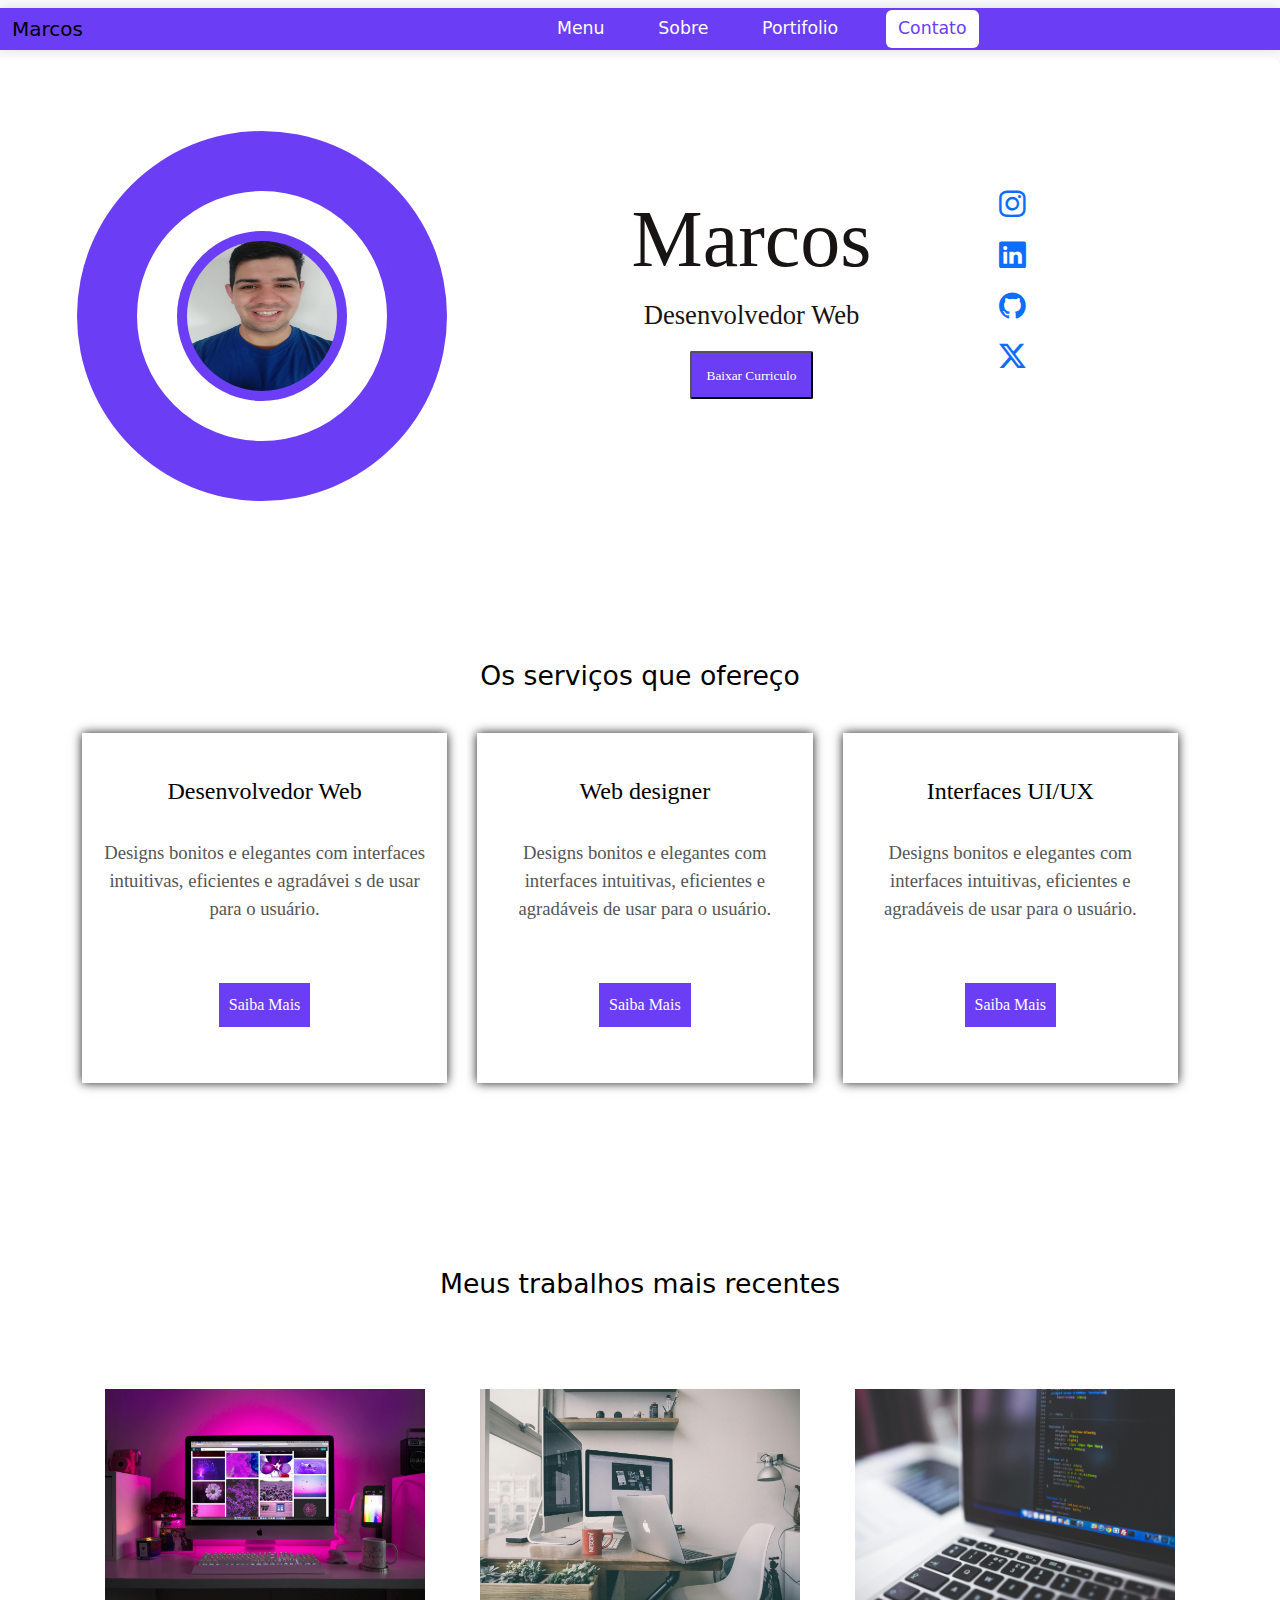
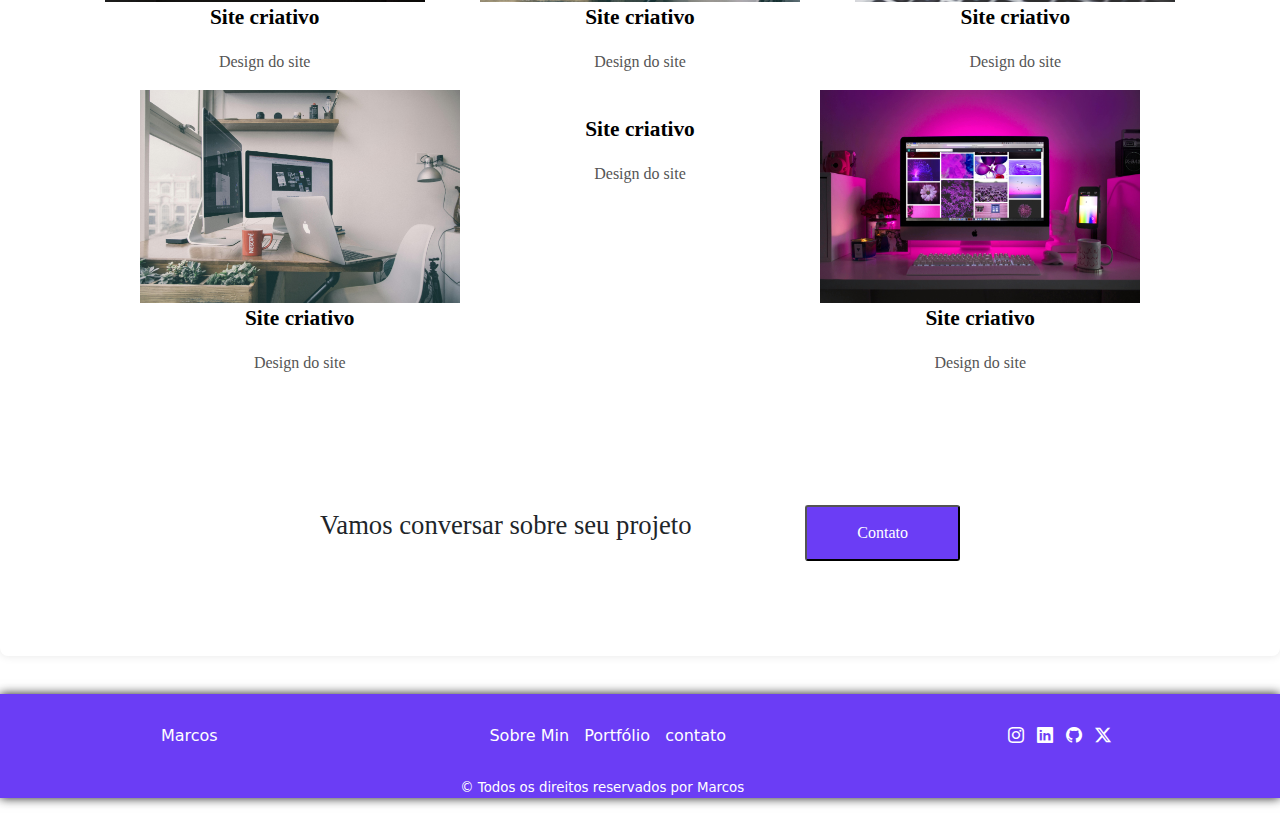
==== index.html @ f2dd5765 "Add files via upload" ====
<!DOCTYPE html>
<html lang="pt-br">
<head>
    <meta charset="UTF-8">
    <meta name="viewport" content="width=device-width, initial-scale=1.0">
    <link rel="stylesheet" href="assets/css/style.css">
    <link rel="stylesheet"href="https://cdnjs.cloudflare.com/ajax/libs/remixicon/3.5.0/remixicon.css"/>
    <link href="https://cdn.jsdelivr.net/npm/bootstrap@5.3.3/dist/css/bootstrap.min.css" rel="stylesheet" integrity="sha384-QWTKZyjpPEjISv5WaRU9OFeRpok6YctnYmDr5pNlyT2bRjXh0JMhjY6hW+ALEwIH" crossorigin="anonymous">
    <link rel="stylesheet" href="https://cdn.jsdelivr.net/npm/bootstrap-icons@1.11.3/font/bootstrap-icons.min.css">

    <title>Menu</title>
</head>
<body>






    <!-- menu -->


    <nav class="navbar navbar-expand-lg bg-body-tertiary">
        <div class="container-fluid">
          <a  class ="navbar-brand">Marcos</a>

          <button class="navbar-toggler" type="button" data-bs-toggle="collapse" data-bs-target="#navbarSupportedContent" aria-controls="navbarSupportedContent" aria-expanded="false" aria-label="Toggle navigation">
            <span class="navbar-toggler-icon"></span>
          </button>
          <div class="collapse navbar-collapse" id="navbarSupportedContent">
            <ul class="navbar-nav me-auto mb-2 mb-lg-0">
              <li class="nav-item">
                <a class="nav-link" href="index.html">Menu</a>
              </li>
              <li class="nav-item">
                <a class="nav-link" href="sobre.html">Sobre</a>
              </li>
              <li class="nav-item">
                <a class="nav-link" href="portifolio.html">Portifolio</a>
              </li>
              <li class="nav-item">
                <button  id="acaoum" type="button" class="btn btn-outline-success"><a href="contato.html">Contato</a></button>
              </li>

             
            
            
            </ul>
           
          </div>
        </div>
      </nav>
      <header>

<!-- fotos e texto e icones -->
<div class="content">
  <div class="imagem">
    <img src="assets/img/foto1.jpeg" class="img-fluid ${3|rounded-top,rounded-right,rounded-bottom,rounded-left,rounded-circle,|}" alt="">
  </div>

  <div class="container-titulo">
    <h1>Marcos</h1>
    <p>Desenvolvedor Web</p>
    <button class="container-button"> <a href="assets/pdf/João Marcos (curriculo).pdf"> Baixar Curriculo</a></button>
 </div>

 <div class="container-logo">
        
  <a href=" #"  > <i class="bi bi-instagram"></i></a>
  <a href="https://www.linkedin.com/in/marcosbarrosj/"  > <i class="bi bi-linkedin"></i></a>
  <a href=" https://github.com/marcosbarrosj"  > <i class="bi bi-github"></i></a>
  <a href=" #"  > <i class="bi bi-twitter-x"></i></a>   
</div>

</div>

<!-- tetststsg -->

<div class="container-texto">

  <div id="texto-primeiro">
      
<br><br>

          <p>Os serviços  que ofereço</p>


      
</div>




<div class="container">
  <div class="quadro-branco">
    <p> <i class="ri-code-s-slash-line services__icon"></i></p>
    <p id="quadro-titulo">Desenvolvedor Web</p>
    <p>Designs bonitos e elegantes com interfaces intuitivas, eficientes e agradávei
      s ​​de usar para o usuário.</p>
      <p><button>Saiba Mais</button></p>

 
 
 
  </div>
  <div class="quadro-branco">
      <p> <i class="ri-pen-nib-line services__icon"></i></p>
      <p id="quadro-titulo">Web designer</p>
      <p>Designs bonitos e elegantes com interfaces intuitivas,
           eficientes e agradáveis ​​de usar para o usuário.</p>
       <p><button>Saiba Mais</button></p>

  </div>
  <div class="quadro-branco">
      <p> <i class="ri-layout-2-line services__icon"></i></p>
      <p id="quadro-titulo">Interfaces UI/UX</p>
      <p>Designs bonitos e elegantes com interfaces intuitivas,
           eficientes e agradáveis ​​de usar para o usuário.</p>
      <p><button>Saiba Mais</button></p>

  </div>




</div>


<div id="texto-primeiro">
                
  <br><br><br><br>
  
                      <p>Meus
                        trabalhos mais recentes</p>
  
  
                  
            </div>



         
          
<br><br>
          <div class="container">
            
            <div class="imagem-com-texto">
              <img src="assets/img/trabalho (2).jpg" class="img-fluid ${3|rounded-top,rounded-right,rounded-bottom,rounded-left,rounded-circle,|}" alt="" width="320px">
              <p> <b>Site criativo</b></p>
              <p>Design do site</p>

            </div>
            <div class="imagem-com-texto">
              <img src="assets/img/trabalho (5).jpg" class="img-fluid ${3|rounded-top,rounded-right,rounded-bottom,rounded-left,rounded-circle,|}" alt="" width="320px">
              <p> <b>Site criativo</b></p>
              <p>Design do site</p>

            </div>
            <div class="imagem-com-texto">
              <img src="assets/img/trabalho (4).jpg" class="img-fluid ${3|rounded-top,rounded-right,rounded-bottom,rounded-left,rounded-circle,|}" alt="" width="320px">
              <p> <b>Site criativo</b></p>
              <p>Design do site</p>

            </div>
          </div>



            <div class="container">
            
            <div class="imagem-com-texto">
              <img src="assets/img/trabalho (5).jpg" class="img-fluid ${3|rounded-top,rounded-right,rounded-bottom,rounded-left,rounded-circle,|}" alt="" width="320px">
              <p> <b>Site criativo</b></p>
              <p>Design do site</p>

            </div>
            <div class="imagem-com-texto">
              <img src="assets/img/trabalho (3).jpg" class="img-fluid ${3|rounded-top,rounded-right,rounded-bottom,rounded-left,rounded-circle,|}" alt="" width="320px">
              <p> <b>Site criativo</b></p>
              <p>Design do site</p>

            </div>
            <div class="imagem-com-texto">
              <img src="assets/img/trabalho (2).jpg" class="img-fluid ${3|rounded-top,rounded-right,rounded-bottom,rounded-left,rounded-circle,|}" alt="" width="320px">
              <p> <b>Site criativo</b></p>
              <p>Design do site</p>

            </div>
          </div>


          <div id="container-conversar">
            <p> Vamos conversar
             sobre seu projeto</p>

             <button> <a href="contato.html">Contato</a></button>
             


           </div>




          </header>

     
<!-- Footer -->


<footer>

  <div class="container-rodape">
    
    <div class="Marcos"><a href="index.html"> Marcos</a></div>
    <div class="nome">
        <a href="sobre.html">Sobre Min</a>
        <a href="portifolio.html">Portfólio</a>
        <a href="contato.html">contato</a>
    </div> 

    <div class="rodapes">
      <a href=" #"  > <i class="bi bi-instagram"></i></a>
      <a href="https://www.linkedin.com/in/marcosbarrosj/"  > <i class="bi bi-linkedin"></i></a>
      <a href=" https://github.com/marcosbarrosj"  > <i class="bi bi-github"></i></a>
  <a href=" #"  > <i class="bi bi-twitter-x"></i></a>
     </div>
     
  </div>
  <div id="copy">    <p>&copy; Todos os direitos reservados por Marcos</p>
  </div>

    






</footer>



 






  <script src="assets/js/java.js"></script>
  <script src="https://cdn.jsdelivr.net/npm/bootstrap@5.3.3/dist/js/bootstrap.bundle.min.js" integrity="sha384-YvpcrYf0tY3lHB60NNkmXc5s9fDVZLESaAA55NDzOxhy9GkcIdslK1eN7N6jIeHz" crossorigin="anonymous"></script>
</body>
</html>
---- assets/css/style.css ----
@import url('https://fonts.googleapis.com/css2?family=Playfair+Display:ital,wght@0,400..900;1,400..900&display=swap');








header{
    text-align: center;
    background-color: #fff;
    padding: 20px;
    border-radius: 8px;
    box-shadow: 0 0 10px rgba(0, 0, 0, 0.1);}


/* --------------------------------------------------------------------------------------------------------------------- */

/* navbar */
.navbar-expand-lg .navbar-collapse 
{
margin-left: 450px;
margin-right: 300px;

}
.nav-item {
margin-right: 1cm;}


.nav-item a{
    font-size: 13pt;
    color: white;
 

}



.container-fluid {
    margin: 0;
    padding: 0;
    box-shadow: 0 0 10px rgba(0, 0, 0, 0.1);
    background-color: #6b3df5;

}
.navbar-toggler:hover {
    background-color: white;
    border: none;

}

#acaoum a {
    color: #6b3df5; 
    text-decoration: none;
}

#acaoum  {
    background-color: #ffffff;
    color: #6b3df5;
    border: none;
    margin: 2px;
    text-decoration: none;
}


#acaoum a:hover {
color: black;

}



/* fotos e imagem e icones */
.content{
    margin-bottom: 3cm;
    margin-top: 3cm;
    display: grid;
    grid-template-columns: auto auto auto ;
  gap: 10px;
}
.imagem img{
	width: 100%;
	border-radius: 50%;
	padding: 10px;
    border: solid white 40px;
    background-color: #6b3df5;
    box-shadow: 0 0 0 10px #6b3df5 , 0 0 0 60px #6b3df5,
	0 0 0 60px white, 0 0 0 300px white;
   width: 250px;
    height: 250px;
}

.container-titulo h1 {
	color: #191414;
	font-size: 60pt;
	font-family: "Nanum Myeongjo",  normal; }

.container-titulo p{
		color: #191414;
		font-size: 20pt;
		font-family: "Lugrasimo",  normal;}
.container-button a{
    color: #ffffff;       
    text-decoration: none;
    font-size: 10pt;
    cursor: pointer;
    font-family: "Nanum Myeongjo",  normal;}

	.container-button {
			
        background-color: #6b3df5;
        border-radius: 2px;
        padding: 10px 15px;
        
        }

        .container-button a:hover{
            color: #191414;
        }
        .container-logo a{
            margin-right: 10px;
            text-decoration: none;
            
        }
        
        .container-logo i{
            display: flex;
            font-size: 20pt;
            cursor: pointer;
            transition: transform 0.3s ease;
        
            
        }
        
        
        .container-logo i:hover{
            transform: translateY(-5px); /* Subir 5 pixels quando o mouse passar por cima */
        
            
        }


        /* principal*/ 


#texto-primeiro{
text-align: center;
color: #000;
font-size: 20pt;
padding: 20px;
width: 100%;
 margin-right: 3px;	


}

#texto-primeiro p{

	margin-top: 0px;
	margin-left: 0px;
	padding: 1px;
}

.container {
    display: grid; 
    grid-template-columns: auto auto auto ;
    gap: 10px;
	
  }

  .quadro-branco {
    padding: 10px;
    background-color: white;
    margin-right: 20px; /* Espaçamento entre os quadros brancos */
	box-shadow: 0px 0px 10px 0px   rgba(0, 0, 0, 0.9);


  }	

  .quadro-branco p{
	margin-top: 30px;
	color: #9c9595;
	font-size: 14pt;
	font-family: "Nanum Myeongjo",  normal; 
	text-align: center;

  }

  .quadro-branco i{

	color: #6b3df5;
	font-size: 30pt;
	

}
#quadro-titulo{

	font-size: 18pt;
	font-family: "Nanum Myeongjo",  normal; 
	color: #000;

}
.quadro-branco button{
    margin-bottom: 10px;
    color: #ffffff;
    font-size: 12pt;
    background-color: #6b3df5;
    padding: 10px;
    border: none;
    margin: 30px;
    cursor: pointer;
    font-family: "Nanum Myeongjo",  normal;




}
.quadro-branco button:hover{
	color: #191414;
}


  /*  as imagens */

  .container p{
	color: #555555;
	font-family: "Nanum Myeongjo",  normal;
  }

  .container b{

	color: #000;
	font-size: 16pt;
	font-family: "Nanum Myeongjo",  normal;
	
  }

  .imagem-com-texto {
    transition: transform 0.3s ease; /* Adiciona uma transição suave */
	
  }
  .imagem-com-texto:hover {
    transform: scale(1.1); /* Aumenta a escala da imagem quando o mouse passa sobre ela */
  }

  #container-conversar{
    display: flex;
    justify-content: space-between;
    margin-top: 3cm;
    margin-bottom: 2cm;
    margin-left: 300px;
    margin-right: 300px;
  }


  #container-conversar p{
    font-size: 20pt;
    font-family: "Nanum Myeongjo",  normal;
}

#container-conversar button{
   background-color: #6b3df5;
    border-radius: 3px;
    padding: 12px 50px;
    box-shadow: 0px 0px 10px 0px   rgba(255, 255, 255, 0.9);


}

#container-conversar button a{

color: #ffffff;
text-decoration: none;
font-size: 12pt;
cursor: pointer;
font-family: "Nanum Myeongjo",  normal;

}
/* footer */
footer{
    background-color: #6b3df5;
    box-shadow: 0px 0px 10px 0px   rgba(0, 0, 0, 0.9);
    margin-top: 1cm;
    text-align: center;




}

.container-rodape{
    display: grid; 
    grid-template-columns: auto auto auto ;
    gap: 10px;
    padding: 30px;
}


.container-rodape a{
    text-decoration: none;
	color: #ffffff

}

.container-rodape a:hover{
    color: #191414;

   

}

.nome a{ 
	margin-right: 10px;
}

.rodapes a{
	margin-right: 8px;
	cursor: pointer;
	transition: transform 0.3s ease;
}

.rodapes i{
	
	cursor: pointer;
	transition: transform 0.3s ease;
}

.rodapes i:hover{
	transform: translateY(-5px); /* Subir 5 pixels quando o mouse passar por cima */
	
}

#copy{
	color: #ffffff;
	background-color: #6b3df5;
    font-size: 10pt;
    margin-right: 2cm;
}
	


/* --------------------------------------------------------------------------------------------------------------------- */

  




@media only screen and (max-width: 700px) {
 body{
    margin: 0;
    padding: 0;
 }

 .navbar-expand-lg .navbar-collapse 
{
margin-left: 0px;
margin-right: 0px;


}

.content{
  
    grid-template-columns: none ;
}
.container-titulo{
    margin-top: 3cm;

    }

    .container-logo {
     margin-top: 2cm;
        
    }

    .container-logo i{
       flex-direction: column;
       display: inline;
    
        
    }


    .container {
        grid-template-columns: none ;
        
      }


      .quadro-branco {
       width: 85vw;
    
    
      }	

      
  #container-conversar{
    flex-direction: column;   
    justify-content: none;
    margin-left: 0px;
    margin-right: 0px;
  }

  #container-conversar button{
    margin-top: 1cm;
   
 
 
 }

 .container-rodape{
    grid-template-columns: none ;


}


footer{
    
    margin-top: 0cm;
}


#copy{
      
    margin-right: 0;
}
}
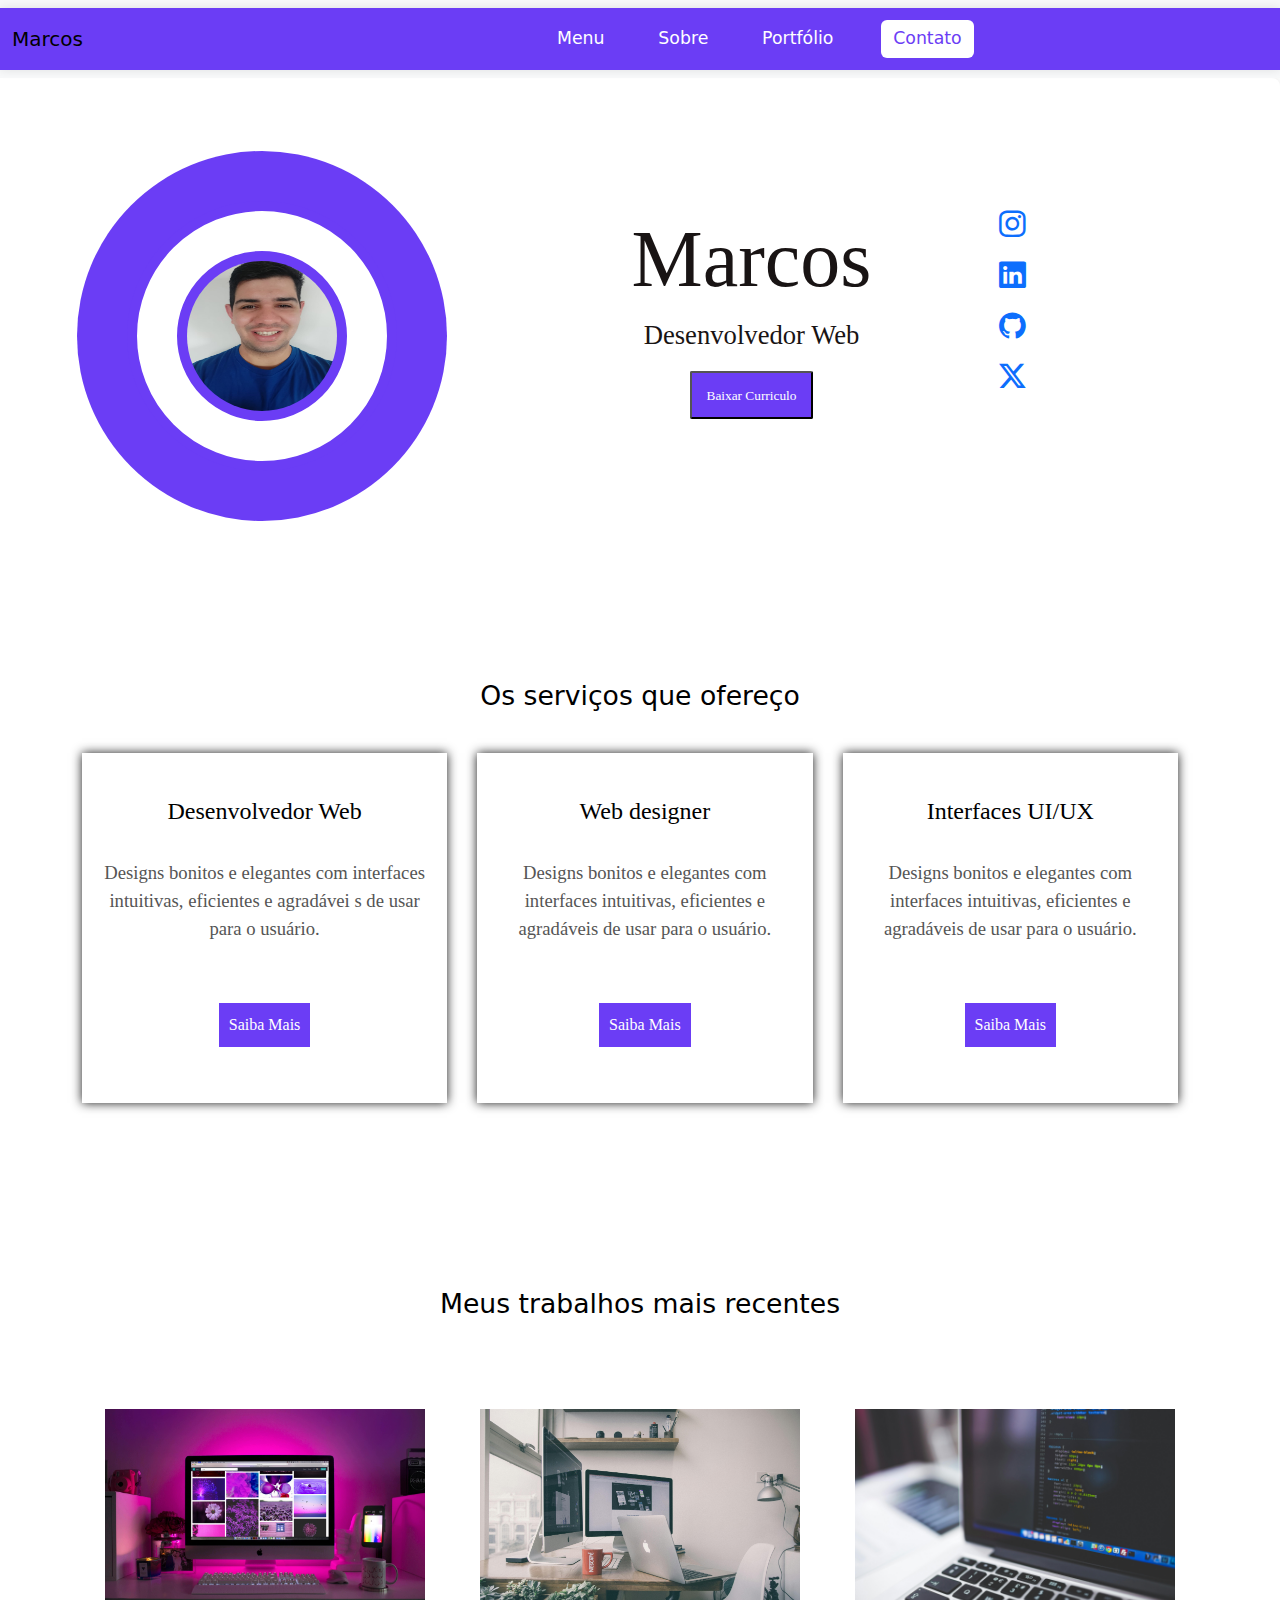
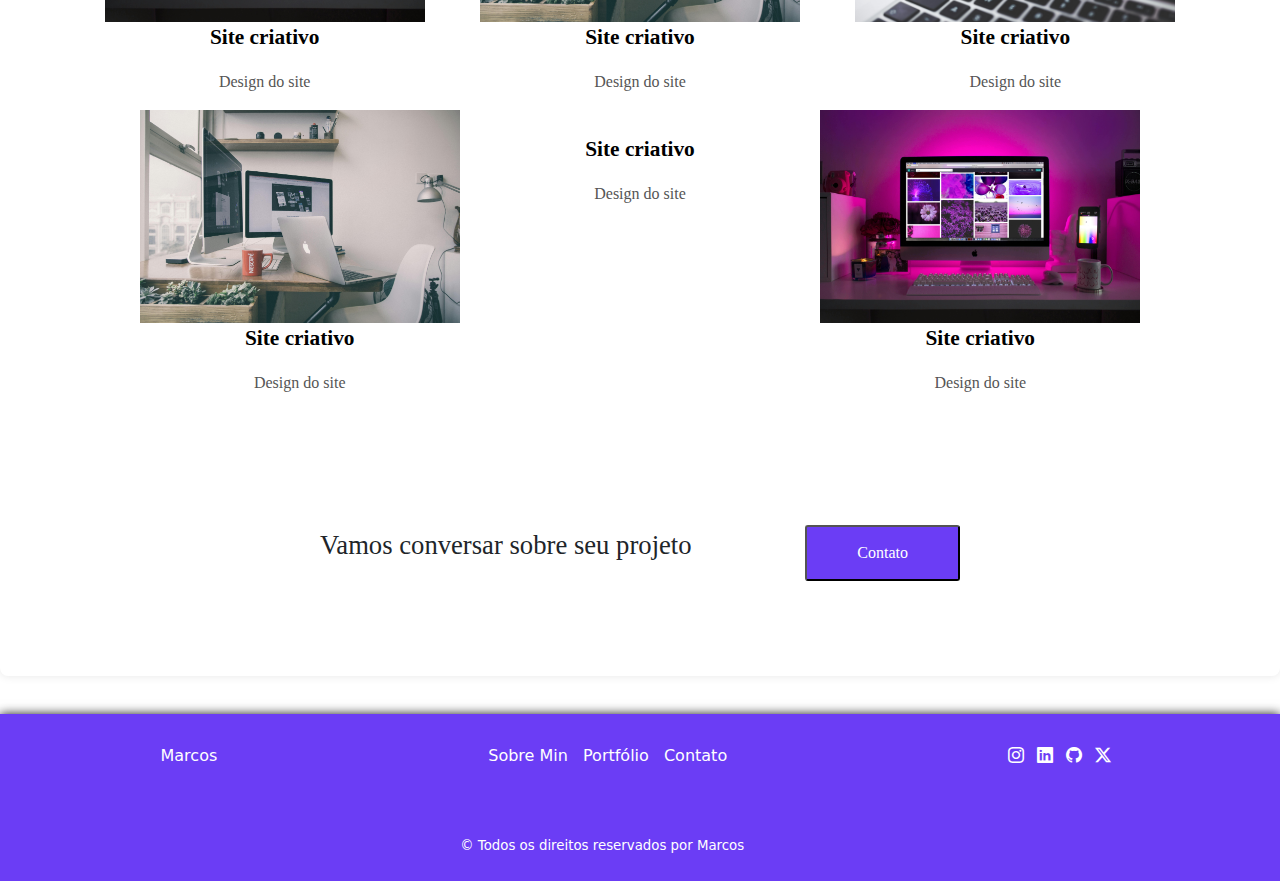
==== commit 4fa4e30a: "Add files via upload" ====
--- a/index.html
+++ b/index.html
@@ -36,7 +36,7 @@
                 <a class="nav-link" href="sobre.html">Sobre</a>
               </li>
               <li class="nav-item">
-                <a class="nav-link" href="portifolio.html">Portifolio</a>
+                <a class="nav-link" href="portifolio.html">Portfólio</a>
               </li>
               <li class="nav-item">
                 <button  id="acaoum" type="button" class="btn btn-outline-success"><a href="contato.html">Contato</a></button>
@@ -216,7 +216,7 @@
     <div class="nome">
         <a href="sobre.html">Sobre Min</a>
         <a href="portifolio.html">Portfólio</a>
-        <a href="contato.html">contato</a>
+        <a href="contato.html">Contato</a>
     </div> 
 
     <div class="rodapes">
@@ -227,6 +227,9 @@
      </div>
      
   </div>
+  
+  
+  
   <div id="copy">    <p>&copy; Todos os direitos reservados por Marcos</p>
   </div>
 
--- a/assets/css/style.css
+++ b/assets/css/style.css
@@ -39,7 +39,7 @@
 
 .container-fluid {
     margin: 0;
-    padding: 0;
+    padding: 10px;
     box-shadow: 0 0 10px rgba(0, 0, 0, 0.1);
     background-color: #6b3df5;
 
@@ -287,6 +287,7 @@
 
 
 
+
 }
 
 .container-rodape{
@@ -333,9 +334,10 @@
 
 #copy{
 	color: #ffffff;
-	background-color: #6b3df5;
     font-size: 10pt;
     margin-right: 2cm;
+    margin-top: 1cm;
+    height: 5vh;
 }
 	
 
@@ -420,6 +422,7 @@
 footer{
     
     margin-top: 0cm;
+
 }
 
 
